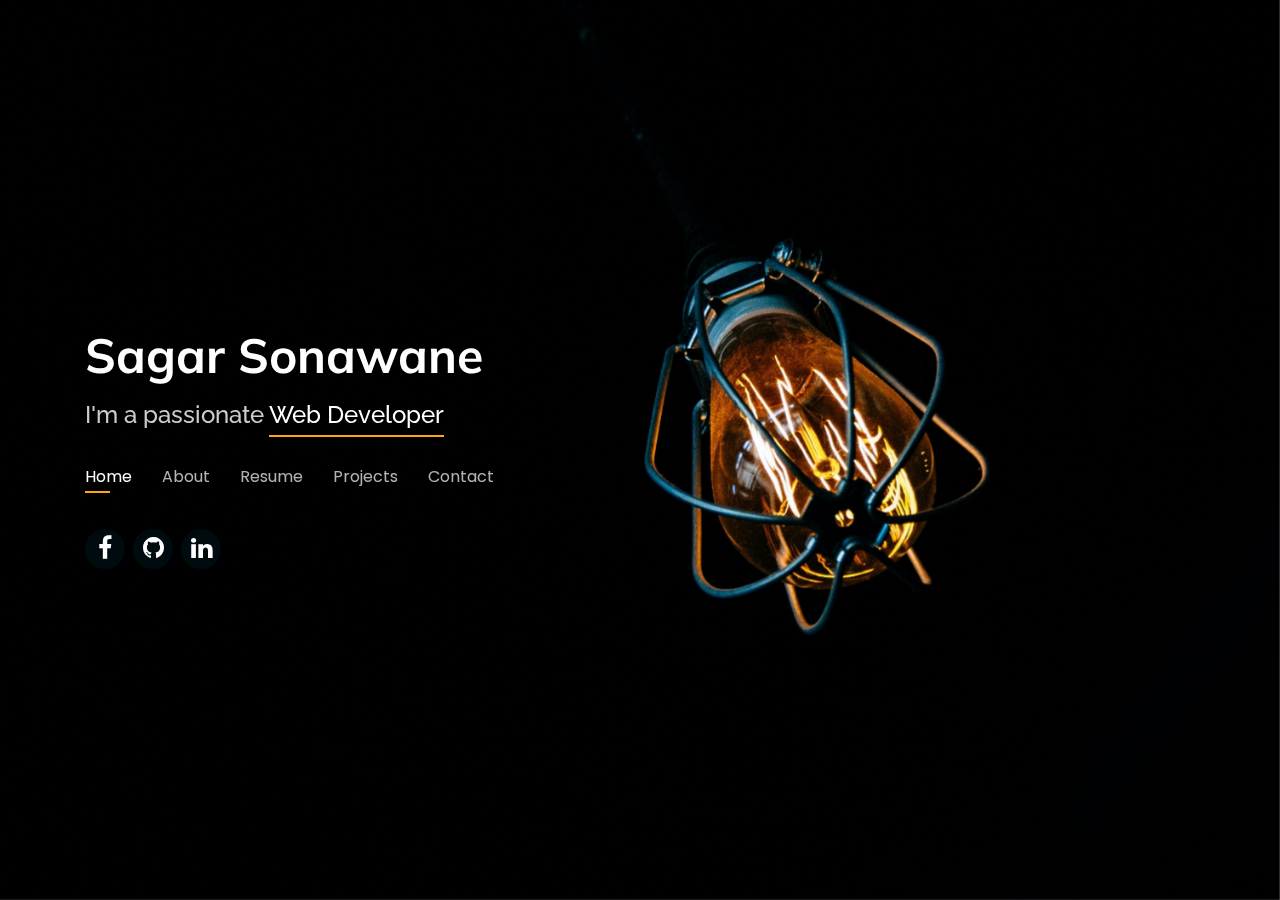
==== public/index.html @ f2a7dfdb "my portfolio update" ====
<!-- @format -->

<!DOCTYPE html>
<html lang="en">
  <head>
    <meta charset="utf-8" />
    <meta content="width=device-width, initial-scale=1.0" name="viewport" />

    <title>Sagar Sonawane</title>
    <meta content="" name="descriptison" />
    <meta content="" name="keywords" />

    <!-- Favicons -->

    <!-- Google Fonts -->
    <link
      href="https://fonts.googleapis.com/css?family=Open+Sans:300,300i,400,400i,600,600i,700,700i|Raleway:300,300i,400,400i,500,500i,600,600i,700,700i|Poppins:300,300i,400,400i,500,500i,600,600i,700,700i"
      rel="stylesheet"
    />
    <link
      href="https://fonts.googleapis.com/css2?family=Mulish:wght@300&display=swap"
      rel="stylesheet"
    />
    <!-- Vendor CSS Files -->
    <link
      rel="stylesheet"
      href="https://cdnjs.cloudflare.com/ajax/libs/font-awesome/4.7.0/css/font-awesome.min.css"
    />
    <link
      href="assets/vendor/bootstrap/css/bootstrap.min.css"
      rel="stylesheet"
    />
    <link href="assets/vendor/icofont/icofont.min.css" rel="stylesheet" />
    <link href="assets/vendor/remixicon/remixicon.css" rel="stylesheet" />
    <link
      href="assets/vendor/owl.carousel/assets/owl.carousel.min.css"
      rel="stylesheet"
    />
    <link href="assets/vendor/boxicons/css/boxicons.min.css" rel="stylesheet" />
    <link href="assets/vendor/venobox/venobox.css" rel="stylesheet" />

    <!-- Template Main CSS File -->
    <link href="assets/css/style.css" rel="stylesheet" />

    <link rel="shortcut icon" href="assets/img/panda.jpg" />
  </head>

  <body>
    <!-- ======= Header ======= -->
    <header id="header" class="header-tops">
      <div class="container">
        <h1><a href="index.html">Sagar Sonawane</a></h1>
        <!-- Uncomment below if you prefer to use an image logo -->
        <!-- <a href="index.html" class="mr-auto"><img src="assets/img/logo.png" alt="" class="img-fluid"></a> -->
        <h2>I'm a passionate <span>Web Developer</span></h2>

        <nav class="nav-menu d-none d-lg-block">
          <ul>
            <li class="active"><a href="#header">Home</a></li>
            <li><a href="#about">About</a></li>
            <li><a href="#resume">Resume</a></li>
            <li><a href="#certifications">Projects</a></li>
            <li><a href="#contact">Contact</a></li>
          </ul>
        </nav>
        <!-- .nav-menu -->

        <div class="social-links">
          <a
            href="https://www.facebook.com/sagar.sonawane.92754397/"
            target="_blank"
            class="fa fa-facebook"
          ></a>

          <a
            href="https://github.com/ssonawane511"
            target="_blank"
            class="fa fa-github"
          ></a>
          <a
            href="https://www.linkedin.com/in/sagar-sonawane890"
            target="_blank"
            class="fa fa-linkedin"
          ></a>
        </div>
      </div>
    </header>
    <!-- End Header -->

    <!-- ======= About Section ======= -->
    <section id="about" class="about">
      <!-- ======= About Me ======= -->
      <div class="about-me container">
        <div class="section-title">
          <h2>About</h2>
          <p>Learn more about me</p>
        </div>

        <div class="row">
          <div class="col-lg-4" data-aos="fade-right">
            <img src="assets/img/sagar-sonawane.jpg" class="img-fluid" alt="" />
          </div>
          <div class="col-lg-8 pt-4 pt-lg-0 content" data-aos="fade-left">
            <h3>Hello! I am Sagar Sonawane</h3>
            <p class="font-italic">
              I am a Computer Engineering student from MITAOE College of
              Engineering, Pune.
            </p>
            <div class="row">
              <div class="col-lg-6">
                <ul>
                  <li>
                    <i class="icofont-rounded-right"></i>
                    <strong>Birthday:</strong> 8 Nov 1999
                  </li>

                  <li>
                    <i class="icofont-rounded-right"></i>
                    <strong>City:</strong> Pune, Maharashtra
                  </li>
                </ul>
              </div>
              <div class="col-lg-6">
                <ul>
                  <li>
                    <i class="icofont-rounded-right"></i>
                    <strong>Degree:</strong> Bachelor of technology
                  </li>
                  <li>
                    <i class="icofont-rounded-right"></i>
                    <strong>Email:</strong> SSonawane511@gmail.com
                  </li>
                </ul>
              </div>
            </div>
            <p>
              Computer Engineering student looking to obtain the position of Web
              developer intern. Bringing excellent Frontend skills and ability
              to engineer responsive solutions after analyzing codes. I want to
              work with an organization that can give me ample opportunities to
              grow so that i will be able to help in the growth of that
              organization and will be able to enhance my skills and my
              capabilities.
            </p>
          </div>
        </div>
      </div>
      <!-- End About Me -->

      <!-- ======= Counts ======= -->
      <div class="counts container">
        <div class="row">
          <div class="col-lg-3 col-md-6">
            <div class="count-box">
              <i class="icofont-badge"></i>
              <span data-toggle="counter-up">2</span>
              <p>Internships</p>
            </div>
          </div>

          <div class="col-lg-3 col-md-6 mt-5 mt-md-0">
            <div class="count-box">
              <i class="icofont-license"></i>
              <span data-toggle="counter-up">1</span>
              <p>Certifications</p>
            </div>
          </div>

          <div class="col-lg-3 col-md-6 mt-5 mt-lg-0">
            <div class="count-box">
              <i class="icofont-institution"></i>
              <span data-toggle="counter-up">4</span>
              <p>Organization</p>
            </div>
          </div>

          <div class="col-lg-3 col-md-6 mt-5 mt-lg-0">
            <div class="count-box">
              <i class="icofont-code"></i>
              <span data-toggle="counter-up">8</span>
              <p>Projects</p>
            </div>
          </div>
        </div>
      </div>
      <!-- End Counts -->

      <!-- ======= Skills  ======= -->
      <div class="skills container">
        <div class="section-title">
          <h2>Skills</h2>
        </div>

        <div class="row skills-content">
          <div class="col-lg-6">
            <div class="progress">
              <span class="skill">Nextjs <i class="val">85%</i></span>
              <div class="progress-bar-wrap">
                <div
                  class="progress-bar"
                  role="progressbar"
                  aria-valuenow="85"
                  aria-valuemin=""
                  aria-valuemax="100"
                ></div>
              </div>
            </div>

            <div class="progress">
              <span class="skill">NODE {backend} <i class="val">90%</i></span>
              <div class="progress-bar-wrap">
                <div
                  class="progress-bar"
                  role="progressbar"
                  aria-valuenow="90"
                  aria-valuemin="0"
                  aria-valuemax="100"
                ></div>
              </div>
            </div>

            <div class="progress">
              <span class="skill">GrapghQl <i class="val">80%</i></span>
              <div class="progress-bar-wrap">
                <div
                  class="progress-bar"
                  role="progressbar"
                  aria-valuenow="80"
                  aria-valuemin="0"
                  aria-valuemax="100"
                ></div>
              </div>
            </div>
          </div>

          <div class="col-lg-6">
            <div class="progress">
              <span class="skill">React.js <i class="val">80%</i></span>
              <div class="progress-bar-wrap">
                <div
                  class="progress-bar"
                  role="progressbar"
                  aria-valuenow="80"
                  aria-valuemin="0"
                  aria-valuemax="100"
                ></div>
              </div>
            </div>

            <div class="progress">
              <span class="skill">Bootstrap<i class="val">90%</i></span>
              <div class="progress-bar-wrap">
                <div
                  class="progress-bar"
                  role="progressbar"
                  aria-valuenow="90"
                  aria-valuemin="0"
                  aria-valuemax="100"
                ></div>
              </div>
            </div>

            <div class="progress">
              <span class="skill">Firebase<i class="val">75%</i></span>
              <div class="progress-bar-wrap">
                <div
                  class="progress-bar"
                  role="progressbar"
                  aria-valuenow="75"
                  aria-valuemin="0"
                  aria-valuemax="100"
                ></div>
              </div>
            </div>
          </div>
        </div>
      </div>
      <!-- End Skills -->

      <!-- ======= Interests ======= -->
      <div class="interests container">
        <div class="section-title">
          <h2>Interests</h2>
        </div>

        <div class="row">
          <div class="col-lg-3 col-md-4">
            <div class="icon-box">
              <i class="icofont-newspaper" style="color: #ffbb2c"></i>
              <h3>Website Development</h3>
            </div>
          </div>

          <div class="col-lg-3 col-md-4 mt-4 mt-md-0">
            <div class="icon-box">
              <i class="icofont-robot" style="color: #5578ff"></i>
              <h3>Real world problem solving</h3>
            </div>
          </div>
          <div class="col-lg-3 col-md-4 mt-4 mt-md-0">
            <div class="icon-box">
              <i class="icofont-light-bulb" style="color: #e80368"></i>
              <h3>Ui Designing</h3>
            </div>
          </div>
          <div class="col-lg-3 col-md-4 mt-4 mt-lg-0">
            <div class="icon-box">
              <i class="icofont-list" style="color: #e361ff"></i>
              <h3>Backend</h3>
            </div>
          </div>

          <div class="col-lg-3 col-md-4 mt-4">
            <div class="icon-box">
              <i class="icofont-airplane" style="color: #ffa76e"></i>
              <h3>Travelling</h3>
            </div>
          </div>
          <div class="col-lg-3 col-md-4 mt-4">
            <div class="icon-box">
              <i class="icofont-edit" style="color: #016fff"></i>
              <h3>Sketching</h3>
            </div>
          </div>
        </div>
      </div>
      <!-- End Interests -->
    </section>
    <!-- End About Section -->

    <!-- ======= Resume Section ======= -->
    <section id="resume" class="resume">
      <div class="container">
        <div class="section-title">
          <h2>Resume</h2>
          <p>Check My Resume</p>
        </div>

        <div class="row">
          <div class="col-lg-6">
            <h3 class="resume-title">Summary</h3>
            <div class="resume-item pb-0">
              <p>
                <em
                  >Innovative and deadline-driven Website developer with
                  experience in React.js and javascript also
                  Html5,CSS,jquery,bootstrap in Frontend development.<br />An
                  enthusiastic fresher with highly motivated and leadership
                  skills having bachelors of engineering degree in Computer
                  Engineering.Expert in implementation of each step of
                  project.Eager to learn new technologies and methodologies.<br />Always
                  willing to innovate the new things which can improve the
                  existing technology.</em
                >
              </p>
            </div>
            <h3 class="resume-title">Education</h3>
            <div class="resume-item">
              <h4>Bachelor of Technology, Computer Engineering</h4>
              <h5>2019 - 2022</h5>
              <p>
                <em
                  >MIT Academy of Engineering (An Autonomous Engineering college
                  Affiliated with the Savitribai Phule Pune University), Pune,
                  Maharashtra</em
                >
              </p>
              <p>
                I am pursuing my 3rd year graduation degree in computer
                engineering with overall CGPA 8
              </p>
            </div>
            <div class="resume-item">
              <h4>Diploma in Engineering, Computer Engineering</h4>
              <h5>2016 - 2019</h5>
              <p><em>Government Polytechnic, Nagpur, Maharashtra </em></p>
              <p>
                I have completed my Diploma from MSBTE board with overall 88.4%.
              </p>
            </div>
            <div class="resume-item">
              <h4>Secondary Education (10th), Maharashtra State Board</h4>
              <h5>2015 - 2016</h5>
              <p>
                <em
                  >Little Flowers English Medium School, jalgaon,
                  Maharashtra</em
                >
              </p>
              <p>
                I have completed my 10th from Maharashtra State board with
                overall 84.4%.
              </p>
            </div>
          </div>
          <div class="col-lg-6">
            <h3 class="resume-title">Professional Experience</h3>
            <div class="resume-item">
              <h4>Full Stack Developer Intern At VCBay</h4>
              <p><em> delhi</em></p>

              <h5>Jan'2020 - present</h5>
              <p><em>Online</em></p>
              <ul>
                <li>
                  Assisting team to developing MERN stack network platform.
                </li>
                <li>Developing Frontend in REACT CODES for Web Application.</li>
                <li>Maintaing and solving rising issues in codes</li>
              </ul>
            </div>
            <div class="resume-item">
              <h4>Full Stack Developer Intern At Sayuri Design Studio</h4>
              <p><em> Pune,Maharashtra</em></p>

              <h5>sept'2020 - Nov'2020</h5>
              <p><em>Online</em></p>
              <ul>
                <li>Assisting team to develop GrapghQl Rest Apis.</li>
                <li>Developing Frontend in Next for Web Application.</li>
                <li>Maintaing and solving rising issues in codes</li>
              </ul>
            </div>
            <div class="resume-item">
              <h4>WEB DEV Inter At RC Diamonds Online Retail luxury product</h4>
              <p><em> Rajkot, Gujarat</em></p>

              <h5>Jun'2020 - Sep'2020</h5>
              <p><em>Online</em></p>
              <ul>
                <li>Assisting team to develop Websites.</li>
                <li>Developing website for clients.</li>
                <li>Maintaing and solving rising issues in RCdaimond.com</li>
                <li>Developing wordpress website and themes</li>
              </ul>
            </div>
            <div class="resume-item">
              <h4>Executive of Technova Event in MITAOE</h4>
              <h5>Feb'2020</h5>
              <ul>
                <li>Organising Technical Events.</li>
                <li>Assisting the Head Committee.</li>
              </ul>
            </div>
          </div>
        </div>
      </div>
    </section>
    <!-- End Resume Section -->

    <!-- Start Certifications Section-->
    <section id="certifications" class="certifications">
      <div class="container">
        <div class="section-title">
          <h2>Projects</h2>
          <p>My Projects</p>
        </div>

        <div class="row">
          <div
            class="col-lg-4 col-md-6 d-flex align-items-stretch mt-4 project-div"
          >
            <a href="https://netflix-sagar.web.app/" target="_blank">
              <img
                class="img-responsive img-resize"
                src="assets/img/projects/netflix.png"
              />

              <p style="text-align: center; color: rgb(58, 137, 255)">
                Netflix homepage
              </p>
            </a>
          </div>
          <div
            class="col-lg-4 col-md-6 d-flex align-items-stretch mt-4 project-div"
          >
            <a href="https://breaking-bad-sagar.web.app/" target="_blank">
              <img
                class="img-responsive img-resize"
                src="assets/img/projects/breakingbad.png"
              />

              <p style="text-align: center; color: rgb(58, 137, 255)">
                Breakingbad series
              </p>
            </a>
          </div>
          <div
            class="col-lg-4 col-md-6 d-flex align-items-stretch mt-4 project-div"
          >
            <a
              href="https://togochat.netlify.app/messaging.html"
              target="_blank"
            >
              <img
                class="img-responsive img-resize"
                src="https://i.ibb.co/kcb5B9p/freesnippingtool-com-capture-20210214005750.png"
              />
              <p style="text-align: center; color: rgb(58, 137, 255)">
                Community Chat Application
              </p>
            </a>
          </div>
          <div
            class="col-lg-4 col-md-6 d-flex align-items-stretch mt-4 project-div"
          >
            <a
              href="https://ohara-sagar.netlify.app/index.html"
              target="_blank"
            >
              <img
                class="img-responsive img-resize"
                src="https://i.ibb.co/rx6Qk9x/freesnippingtool-com-capture-20210214010513.png"
              />
              <p style="text-align: center; color: rgb(58, 137, 255)">
                Ohara Elearning Dashboard
              </p>
            </a>
          </div>
          <div
            class="col-lg-4 col-md-6 d-flex align-items-stretch mt-4 project-div"
          >
            <a href="https://gymstore.netlify.app/" target="_blank">
              <img
                class="img-responsive img-resize"
                src="https://i.ibb.co/52RghcT/freesnippingtool-com-capture-20210214010751.png"
              />
              <p style="text-align: center; color: rgb(58, 137, 255)">
                Ecommerce website
              </p>
            </a>
          </div>
          <div
            class="col-lg-4 col-md-6 d-flex align-items-stretch mt-4 project-div"
          >
            <a href="https://music-app-sagar890.netlify.app/" target="_blank">
              <img
                class="img-responsive img-resize"
                src="https://i.ibb.co/wcPngX8/freesnippingtool-com-capture-20210214011130.png"
              />
              <p style="text-align: center; color: rgb(58, 137, 255)">
                Music Pro Web App
              </p>
            </a>
          </div>
        </div>
      </div>
    </section>
    <!-- End Services Section -->

    <!-- ======= Contact Section ======= -->
    <section id="contact" class="contact">
      <div class="container">
        <div class="section-title">
          <h2>Contact</h2>
          <p>Contact Me</p>
        </div>

        <div class="row mt-2">
          <div class="col-md-6 d-flex align-items-stretch">
            <div class="info-box">
              <i class="bx bx-map"></i>
              <h3>My Address</h3>
              <p>Pune, Maharashtra</p>
            </div>
          </div>

          <div class="col-md-6 mt-4 mt-md-0 d-flex align-items-stretch">
            <div class="info-box">
              <i class="bx bx-share-alt"></i>
              <h3>Social Profiles</h3>
              <div class="social-links">
                <a
                  href="https://www.facebook.com/sagar.sonawane.92754397/"
                  target="_blank"
                  class="fa fa-facebook"
                ></a>
                <a
                  href="https://github.com/ssonawane511"
                  target="_blank"
                  class="fa fa-github"
                ></a>
                <a
                  href="https://www.linkedin.com/in/sagar-sonawane890"
                  target="_blank"
                  class="fa fa-linkedin"
                ></a>
              </div>
            </div>
          </div>

          <div class="col-md-6 mt-4 d-flex align-items-stretch">
            <div class="info-box">
              <i class="bx bx-envelope"></i>
              <h3>Email Me</h3>
              <p>SSonawane511@gmail.com</p>
            </div>
          </div>
        </div>
      </div>
    </section>
    <!-- End Contact Section -->

    <!-- Vendor JS Files -->
    <script src="assets/vendor/jquery/jquery.min.js"></script>
    <script src="assets/vendor/bootstrap/js/bootstrap.bundle.min.js"></script>
    <script src="assets/vendor/jquery.easing/jquery.easing.min.js"></script>
    <script src="assets/vendor/php-email-form/validate.js"></script>
    <script src="assets/vendor/waypoints/jquery.waypoints.min.js"></script>
    <script src="assets/vendor/counterup/counterup.min.js"></script>
    <script src="assets/vendor/owl.carousel/owl.carousel.min.js"></script>
    <script src="assets/vendor/isotope-layout/isotope.pkgd.min.js"></script>
    <script src="assets/vendor/venobox/venobox.min.js"></script>

    <!-- Template Main JS File -->
    <script src="assets/js/main.js"></script>
  </body>
</html>
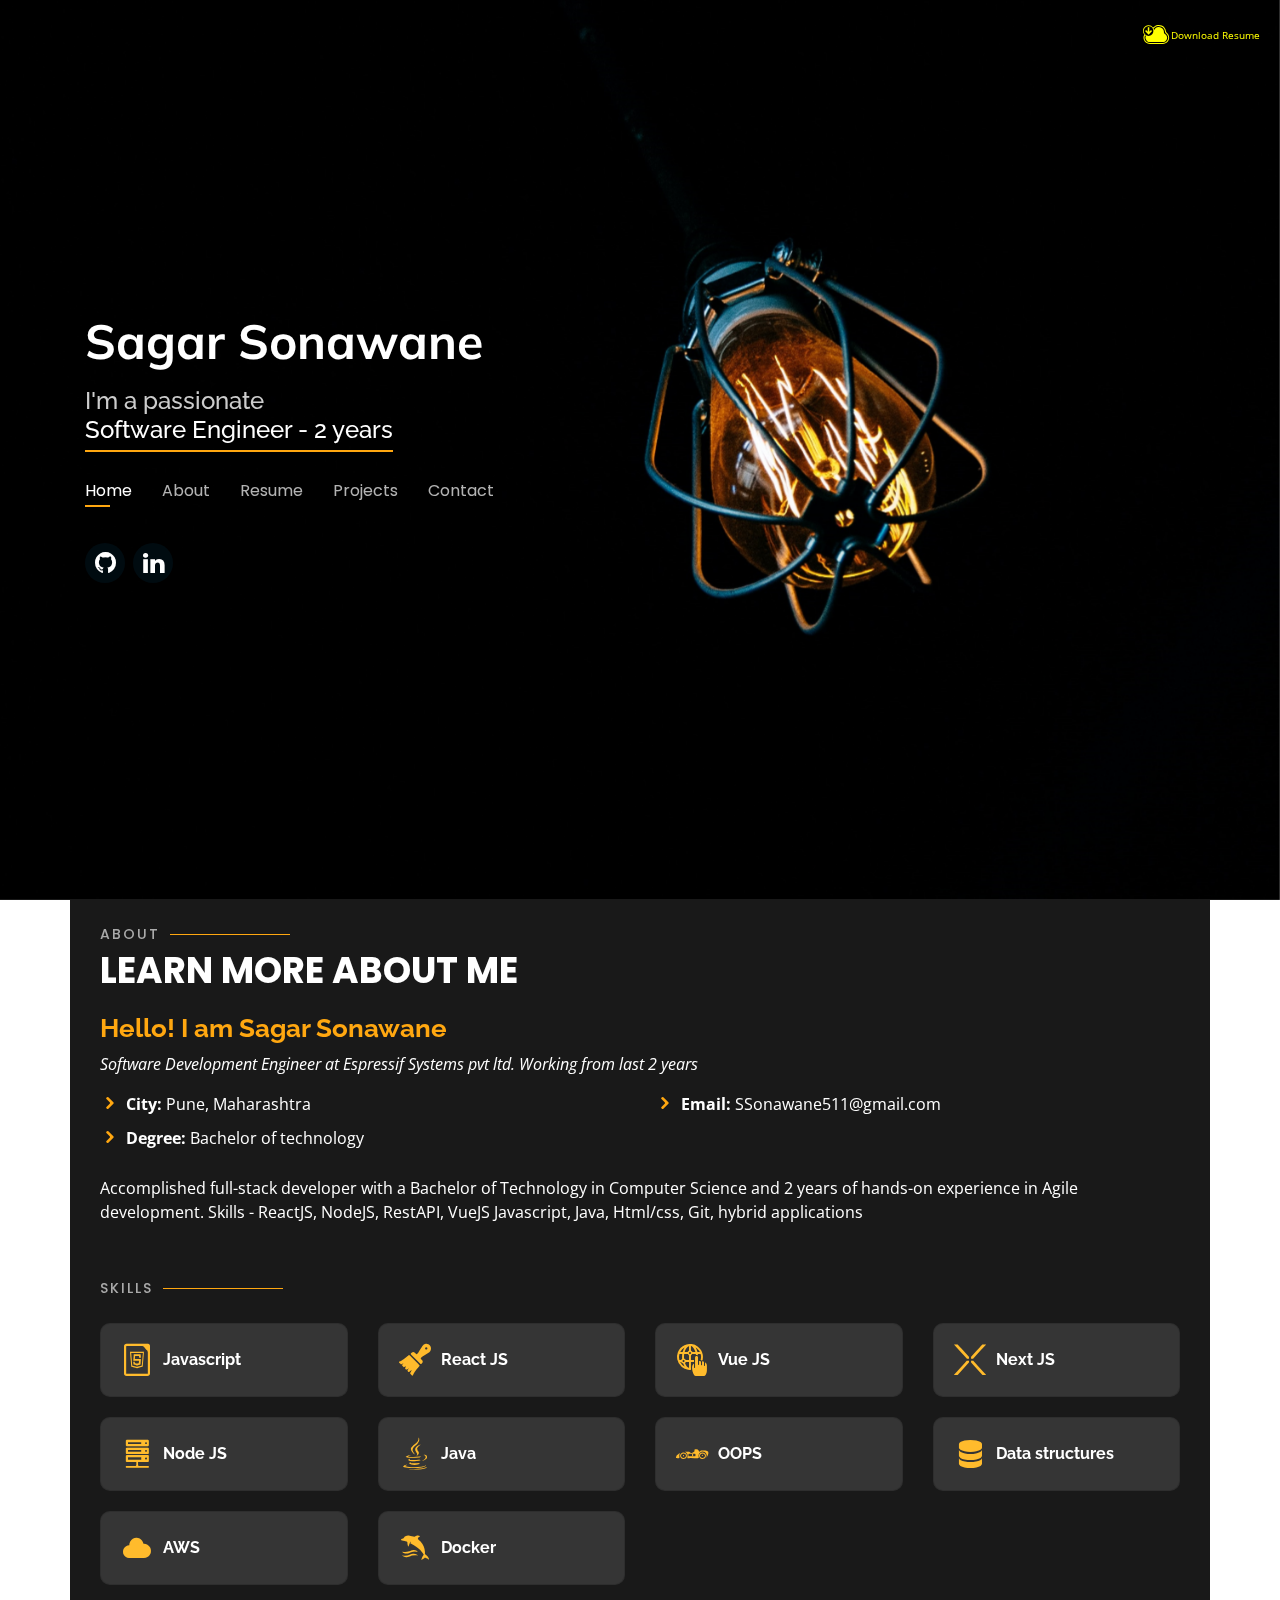
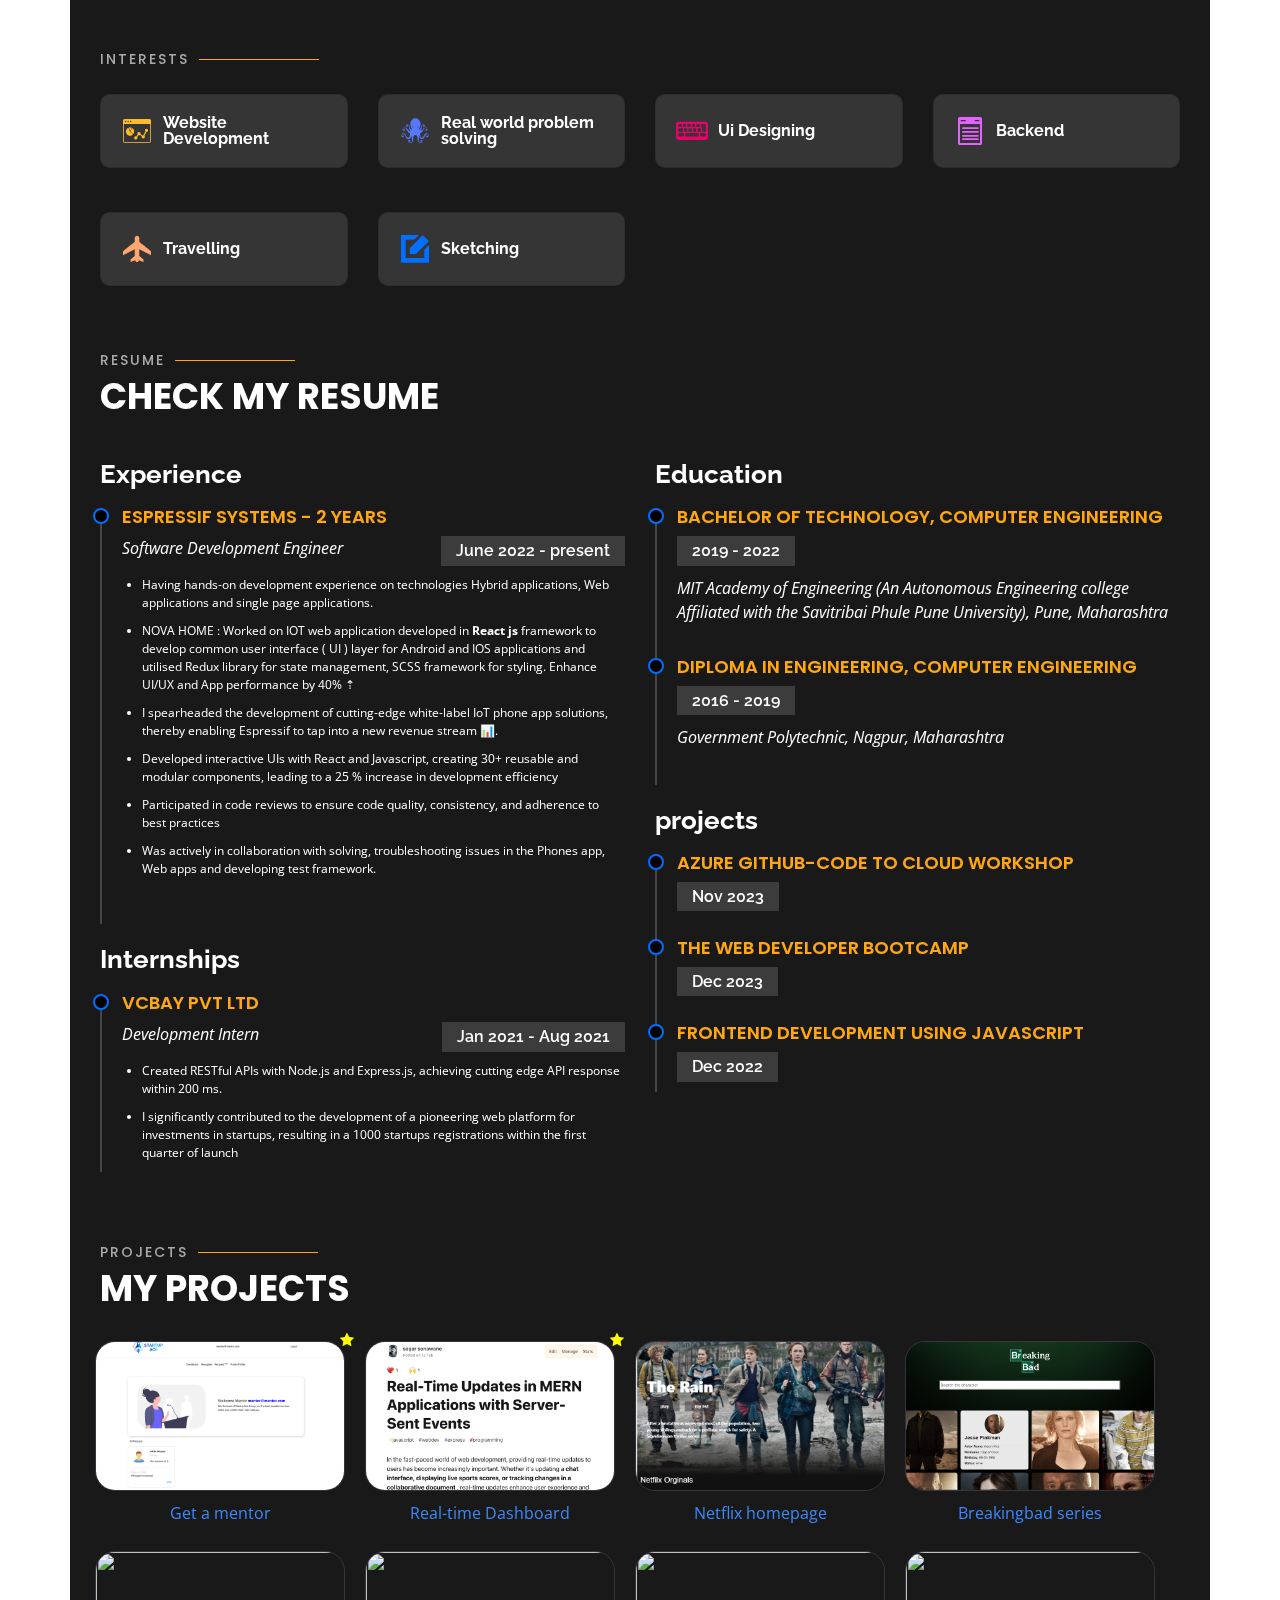
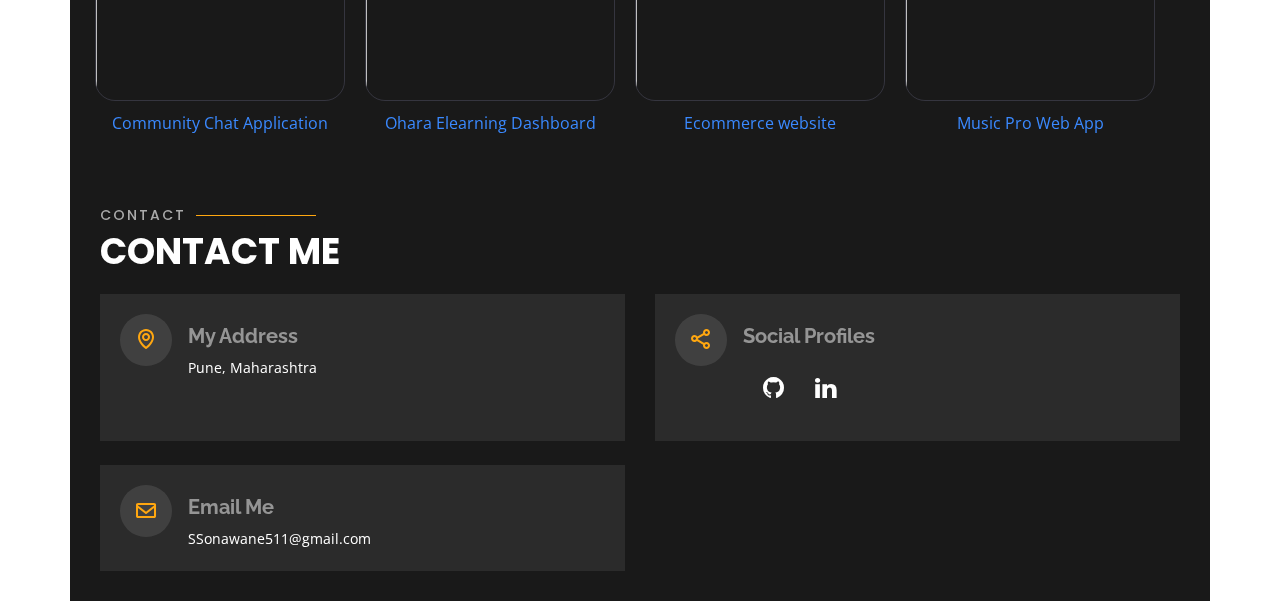
==== commit ae6ab2d2: "update" ====
--- a/public/index.html
+++ b/public/index.html
@@ -46,32 +46,30 @@
   </head>
 
   <body>
+    <!-- Resume download button -->
+    <div class="download-resume">
+      <a href="assets/sagar sonawane frontend developer.pdf" class="download-btn" download> <i class="icofont-cloud-download"></i> <span class="target">Download Resume</span></a>
+    </div>
     <!-- ======= Header ======= -->
     <header id="header" class="header-tops">
       <div class="container">
         <h1><a href="index.html">Sagar Sonawane</a></h1>
         <!-- Uncomment below if you prefer to use an image logo -->
         <!-- <a href="index.html" class="mr-auto"><img src="assets/img/logo.png" alt="" class="img-fluid"></a> -->
-        <h2>I'm a passionate <span>Web Developer</span></h2>
+        <h2>I'm a passionate <br> </span><span>Software Engineer - 2 years </span></h2>
 
         <nav class="nav-menu d-none d-lg-block">
           <ul>
             <li class="active"><a href="#header">Home</a></li>
             <li><a href="#about">About</a></li>
             <li><a href="#resume">Resume</a></li>
-            <li><a href="#certifications">Projects</a></li>
+            <li><a href="#projects">Projects</a></li>
             <li><a href="#contact">Contact</a></li>
           </ul>
         </nav>
         <!-- .nav-menu -->
 
         <div class="social-links">
-          <a
-            href="https://www.facebook.com/sagar.sonawane.92754397/"
-            target="_blank"
-            class="fa fa-facebook"
-          ></a>
-
           <a
             href="https://github.com/ssonawane511"
             target="_blank"
@@ -97,26 +95,22 @@
         </div>
 
         <div class="row">
-          <div class="col-lg-4" data-aos="fade-right">
-            <img src="assets/img/sagar-sonawane.jpg" class="img-fluid" alt="" />
-          </div>
-          <div class="col-lg-8 pt-4 pt-lg-0 content" data-aos="fade-left">
+          <div class="col-lg-12 pt-4 pt-lg-0 content" data-aos="fade-left">
             <h3>Hello! I am Sagar Sonawane</h3>
             <p class="font-italic">
-              I am a Computer Engineering student from MITAOE College of
-              Engineering, Pune.
+              Software Development Engineer at Espressif Systems pvt ltd.
+              Working from last 2 years
             </p>
             <div class="row">
               <div class="col-lg-6">
                 <ul>
                   <li>
                     <i class="icofont-rounded-right"></i>
-                    <strong>Birthday:</strong> 8 Nov 1999
+                    <strong>City:</strong> Pune, Maharashtra
                   </li>
-
                   <li>
                     <i class="icofont-rounded-right"></i>
-                    <strong>City:</strong> Pune, Maharashtra
+                    <strong>Degree:</strong> Bachelor of technology
                   </li>
                 </ul>
               </div>
@@ -124,66 +118,21 @@
                 <ul>
                   <li>
                     <i class="icofont-rounded-right"></i>
-                    <strong>Degree:</strong> Bachelor of technology
-                  </li>
-                  <li>
-                    <i class="icofont-rounded-right"></i>
                     <strong>Email:</strong> SSonawane511@gmail.com
                   </li>
                 </ul>
               </div>
             </div>
             <p>
-              Computer Engineering student looking to obtain the position of Web
-              developer intern. Bringing excellent Frontend skills and ability
-              to engineer responsive solutions after analyzing codes. I want to
-              work with an organization that can give me ample opportunities to
-              grow so that i will be able to help in the growth of that
-              organization and will be able to enhance my skills and my
-              capabilities.
+              Accomplished full-stack developer with a Bachelor of Technology in
+              Computer Science and 2 years of hands-on experience
+              in Agile development. Skills - ReactJS, NodeJS, RestAPI, VueJS
+              Javascript, Java, Html/css, Git, hybrid applications
             </p>
           </div>
         </div>
       </div>
       <!-- End About Me -->
-
-      <!-- ======= Counts ======= -->
-      <div class="counts container">
-        <div class="row">
-          <div class="col-lg-3 col-md-6">
-            <div class="count-box">
-              <i class="icofont-badge"></i>
-              <span data-toggle="counter-up">2</span>
-              <p>Internships</p>
-            </div>
-          </div>
-
-          <div class="col-lg-3 col-md-6 mt-5 mt-md-0">
-            <div class="count-box">
-              <i class="icofont-license"></i>
-              <span data-toggle="counter-up">1</span>
-              <p>Certifications</p>
-            </div>
-          </div>
-
-          <div class="col-lg-3 col-md-6 mt-5 mt-lg-0">
-            <div class="count-box">
-              <i class="icofont-institution"></i>
-              <span data-toggle="counter-up">4</span>
-              <p>Organization</p>
-            </div>
-          </div>
-
-          <div class="col-lg-3 col-md-6 mt-5 mt-lg-0">
-            <div class="count-box">
-              <i class="icofont-code"></i>
-              <span data-toggle="counter-up">8</span>
-              <p>Projects</p>
-            </div>
-          </div>
-        </div>
-      </div>
-      <!-- End Counts -->
 
       <!-- ======= Skills  ======= -->
       <div class="skills container">
@@ -192,85 +141,64 @@
         </div>
 
         <div class="row skills-content">
-          <div class="col-lg-6">
-            <div class="progress">
-              <span class="skill">Nextjs <i class="val">85%</i></span>
-              <div class="progress-bar-wrap">
-                <div
-                  class="progress-bar"
-                  role="progressbar"
-                  aria-valuenow="85"
-                  aria-valuemin=""
-                  aria-valuemax="100"
-                ></div>
-              </div>
-            </div>
-
-            <div class="progress">
-              <span class="skill">NODE {backend} <i class="val">90%</i></span>
-              <div class="progress-bar-wrap">
-                <div
-                  class="progress-bar"
-                  role="progressbar"
-                  aria-valuenow="90"
-                  aria-valuemin="0"
-                  aria-valuemax="100"
-                ></div>
-              </div>
-            </div>
-
-            <div class="progress">
-              <span class="skill">GrapghQl <i class="val">80%</i></span>
-              <div class="progress-bar-wrap">
-                <div
-                  class="progress-bar"
-                  role="progressbar"
-                  aria-valuenow="80"
-                  aria-valuemin="0"
-                  aria-valuemax="100"
-                ></div>
-              </div>
-            </div>
-          </div>
-
-          <div class="col-lg-6">
-            <div class="progress">
-              <span class="skill">React.js <i class="val">80%</i></span>
-              <div class="progress-bar-wrap">
-                <div
-                  class="progress-bar"
-                  role="progressbar"
-                  aria-valuenow="80"
-                  aria-valuemin="0"
-                  aria-valuemax="100"
-                ></div>
-              </div>
-            </div>
-
-            <div class="progress">
-              <span class="skill">Bootstrap<i class="val">90%</i></span>
-              <div class="progress-bar-wrap">
-                <div
-                  class="progress-bar"
-                  role="progressbar"
-                  aria-valuenow="90"
-                  aria-valuemin="0"
-                  aria-valuemax="100"
-                ></div>
-              </div>
-            </div>
-
-            <div class="progress">
-              <span class="skill">Firebase<i class="val">75%</i></span>
-              <div class="progress-bar-wrap">
-                <div
-                  class="progress-bar"
-                  role="progressbar"
-                  aria-valuenow="75"
-                  aria-valuemin="0"
-                  aria-valuemax="100"
-                ></div>
-              </div>
+          <div class="col-lg-3 col-md-4">
+            <div class="icon-box">
+              <i class="icofont-file-javascript" style="color: #ffbb2c"></i>
+              <h3>Javascript</h3>
+            </div>
+          </div>
+          <div class="col-lg-3 col-md-4">
+            <div class="icon-box">
+              <i class="icofont-brush" style="color: #ffbb2c"></i>
+              <h3>React JS</h3>
+            </div>
+          </div>
+          <div class="col-lg-3 col-md-4">
+            <div class="icon-box">
+              <i class="icofont-ui-browser" style="color: #ffbb2c"></i>
+              <h3>Vue JS</h3>
+            </div>
+          </div>
+          <div class="col-lg-3 col-md-4">
+            <div class="icon-box">
+              <i class="icofont-brand-nexus" style="color: #ffbb2c"></i>
+              <h3>Next JS</h3>
+            </div>
+          </div>
+          <div class="col-lg-3 col-md-4">
+            <div class="icon-box">
+              <i class="icofont-server" style="color: #ffbb2c"></i>
+              <h3>Node JS</h3>
+            </div>
+          </div>
+          <div class="col-lg-3 col-md-4">
+            <div class="icon-box">
+              <i class="icofont-brand-java" style="color: #ffbb2c"></i>
+              <h3>Java</h3>
+            </div>
+          </div>
+          <div class="col-lg-3 col-md-4">
+            <div class="icon-box">
+              <i class="icofont-racing-car" style="color: #ffbb2c"></i>
+              <h3>OOPS</h3>
+            </div>
+          </div>
+          <div class="col-lg-3 col-md-4">
+            <div class="icon-box">
+              <i class="icofont-database" style="color: #ffbb2c"></i>
+              <h3>Data structures</h3>
+            </div>
+          </div>
+          <div class="col-lg-3 col-md-4">
+            <div class="icon-box">
+              <i class="icofont-cloudapp" style="color: #ffbb2c"></i>
+              <h3>AWS</h3>
+            </div>
+          </div>
+          <div class="col-lg-3 col-md-4">
+            <div class="icon-box">
+              <i class="icofont-dolphin" style="color: #ffbb2c"></i>
+              <h3>Docker</h3>
             </div>
           </div>
         </div>
@@ -286,20 +214,19 @@
         <div class="row">
           <div class="col-lg-3 col-md-4">
             <div class="icon-box">
-              <i class="icofont-newspaper" style="color: #ffbb2c"></i>
+              <i class="icofont-dashboard-web" style="color: #ffbb2c"></i>
               <h3>Website Development</h3>
             </div>
           </div>
-
           <div class="col-lg-3 col-md-4 mt-4 mt-md-0">
             <div class="icon-box">
-              <i class="icofont-robot" style="color: #5578ff"></i>
+              <i class="icofont-octopus" style="color: #5578ff"></i>
               <h3>Real world problem solving</h3>
             </div>
           </div>
           <div class="col-lg-3 col-md-4 mt-4 mt-md-0">
             <div class="icon-box">
-              <i class="icofont-light-bulb" style="color: #e80368"></i>
+              <i class="icofont-ui-keyboard" style="color: #e80368"></i>
               <h3>Ui Designing</h3>
             </div>
           </div>
@@ -309,7 +236,6 @@
               <h3>Backend</h3>
             </div>
           </div>
-
           <div class="col-lg-3 col-md-4 mt-4">
             <div class="icon-box">
               <i class="icofont-airplane" style="color: #ffa76e"></i>
@@ -338,22 +264,66 @@
 
         <div class="row">
           <div class="col-lg-6">
-            <h3 class="resume-title">Summary</h3>
-            <div class="resume-item pb-0">
-              <p>
-                <em
-                  >Innovative and deadline-driven Website developer with
-                  experience in React.js and javascript also
-                  Html5,CSS,jquery,bootstrap in Frontend development.<br />An
-                  enthusiastic fresher with highly motivated and leadership
-                  skills having bachelors of engineering degree in Computer
-                  Engineering.Expert in implementation of each step of
-                  project.Eager to learn new technologies and methodologies.<br />Always
-                  willing to innovate the new things which can improve the
-                  existing technology.</em
-                >
-              </p>
-            </div>
+            <h3 class="resume-title">Experience</h3>
+            <div class="resume-item">
+              <h4>Espressif Systems - 2 years </h4>
+              <div class="d-flex justify-content-between">
+                <p><em> Software Development Engineer</em></p>
+                <h5>June 2022 - present</h5>
+              </div>
+              <ul>
+                <li>
+                  Having hands-on development experience on technologies Hybrid
+                  applications, Web applications and single page applications.
+                </li>
+                <li>
+                  NOVA HOME : Worked on IOT web application developed in <b>React js</b>
+                  framework to develop common user interface ( UI ) layer for
+                  Android and IOS applications and utilised Redux library for
+                  state management, SCSS framework for styling. Enhance UI/UX
+                  and App performance by 40% ⇡
+                </li>
+                <li>
+                  I spearheaded the development of cutting-edge white-label IoT
+                  phone app solutions, thereby enabling Espressif to tap into a
+                  new revenue stream 📊.
+                </li>
+                <li>
+                  Developed interactive UIs with React and Javascript, creating 30+
+                  reusable and modular components, leading to a 25 % increase in development efficiency
+                </li>
+                <li>
+                  Participated in code reviews to ensure code quality,
+                  consistency, and adherence to best practices
+                </li>
+                <li>
+                  Was actively in collaboration with solving, troubleshooting
+                  issues in the Phones app, Web apps and developing test
+                  framework.
+                </li>
+              </ul>
+            </div>
+            <h3 class="resume-title">Internships</h3>
+            <div class="resume-item">
+              <h4>VCBay pvt ltd</h4>
+              <div class="d-flex justify-content-between">
+                <p><em> Development Intern</em></p>
+                <h5>Jan 2021 - Aug 2021</h5>
+              </div>
+              <ul>
+                <li>
+                  Created RESTful APIs with Node.js and Express.js, achieving
+                  cutting edge API response within 200 ms.
+                </li>
+                <li>
+                  I significantly contributed to the development of a pioneering
+                  web platform for investments in startups, resulting in a 1000
+                  startups registrations within the first quarter of launch
+                </li>
+              </ul>
+            </div>
+          </div>
+          <div class="col-lg-6">
             <h3 class="resume-title">Education</h3>
             <div class="resume-item">
               <h4>Bachelor of Technology, Computer Engineering</h4>
@@ -365,82 +335,24 @@
                   Maharashtra</em
                 >
               </p>
-              <p>
-                I am pursuing my 3rd year graduation degree in computer
-                engineering with overall CGPA 8
-              </p>
             </div>
             <div class="resume-item">
               <h4>Diploma in Engineering, Computer Engineering</h4>
               <h5>2016 - 2019</h5>
               <p><em>Government Polytechnic, Nagpur, Maharashtra </em></p>
-              <p>
-                I have completed my Diploma from MSBTE board with overall 88.4%.
-              </p>
-            </div>
-            <div class="resume-item">
-              <h4>Secondary Education (10th), Maharashtra State Board</h4>
-              <h5>2015 - 2016</h5>
-              <p>
-                <em
-                  >Little Flowers English Medium School, jalgaon,
-                  Maharashtra</em
-                >
-              </p>
-              <p>
-                I have completed my 10th from Maharashtra State board with
-                overall 84.4%.
-              </p>
-            </div>
-          </div>
-          <div class="col-lg-6">
-            <h3 class="resume-title">Professional Experience</h3>
-            <div class="resume-item">
-              <h4>Full Stack Developer Intern At VCBay</h4>
-              <p><em> delhi</em></p>
-
-              <h5>Jan'2020 - present</h5>
-              <p><em>Online</em></p>
-              <ul>
-                <li>
-                  Assisting team to developing MERN stack network platform.
-                </li>
-                <li>Developing Frontend in REACT CODES for Web Application.</li>
-                <li>Maintaing and solving rising issues in codes</li>
-              </ul>
-            </div>
-            <div class="resume-item">
-              <h4>Full Stack Developer Intern At Sayuri Design Studio</h4>
-              <p><em> Pune,Maharashtra</em></p>
-
-              <h5>sept'2020 - Nov'2020</h5>
-              <p><em>Online</em></p>
-              <ul>
-                <li>Assisting team to develop GrapghQl Rest Apis.</li>
-                <li>Developing Frontend in Next for Web Application.</li>
-                <li>Maintaing and solving rising issues in codes</li>
-              </ul>
-            </div>
-            <div class="resume-item">
-              <h4>WEB DEV Inter At RC Diamonds Online Retail luxury product</h4>
-              <p><em> Rajkot, Gujarat</em></p>
-
-              <h5>Jun'2020 - Sep'2020</h5>
-              <p><em>Online</em></p>
-              <ul>
-                <li>Assisting team to develop Websites.</li>
-                <li>Developing website for clients.</li>
-                <li>Maintaing and solving rising issues in RCdaimond.com</li>
-                <li>Developing wordpress website and themes</li>
-              </ul>
-            </div>
-            <div class="resume-item">
-              <h4>Executive of Technova Event in MITAOE</h4>
-              <h5>Feb'2020</h5>
-              <ul>
-                <li>Organising Technical Events.</li>
-                <li>Assisting the Head Committee.</li>
-              </ul>
+            </div>
+            <h3 class="resume-title">projects</h3>
+            <div class="resume-item">
+              <h4>Azure GitHub-Code to Cloud workshop</h4>
+              <h5>Nov 2023</h5>
+            </div>
+            <div class="resume-item">
+              <h4>The Web Developer Bootcamp</h4>
+              <h5>Dec 2023</h5>
+            </div>
+            <div class="resume-item">
+              <h4>Frontend Development using JavaScript</h4>
+              <h5>Dec 2022</h5>
             </div>
           </div>
         </div>
@@ -448,101 +360,92 @@
     </section>
     <!-- End Resume Section -->
 
-    <!-- Start Certifications Section-->
-    <section id="certifications" class="certifications">
+    <!-- Start projects Section-->
+    <section id="projects" class="projects">
       <div class="container">
         <div class="section-title">
           <h2>Projects</h2>
           <p>My Projects</p>
         </div>
 
-        <div class="row">
-          <div
-            class="col-lg-4 col-md-6 d-flex align-items-stretch mt-4 project-div"
-          >
-            <a href="https://netflix-sagar.web.app/" target="_blank">
-              <img
-                class="img-responsive img-resize"
-                src="assets/img/projects/netflix.png"
-              />
-
-              <p style="text-align: center; color: rgb(58, 137, 255)">
-                Netflix homepage
-              </p>
-            </a>
-          </div>
-          <div
-            class="col-lg-4 col-md-6 d-flex align-items-stretch mt-4 project-div"
-          >
-            <a href="https://breaking-bad-sagar.web.app/" target="_blank">
-              <img
-                class="img-responsive img-resize"
-                src="assets/img/projects/breakingbad.png"
-              />
-
-              <p style="text-align: center; color: rgb(58, 137, 255)">
-                Breakingbad series
-              </p>
-            </a>
-          </div>
-          <div
-            class="col-lg-4 col-md-6 d-flex align-items-stretch mt-4 project-div"
-          >
-            <a
-              href="https://togochat.netlify.app/messaging.html"
-              target="_blank"
-            >
-              <img
-                class="img-responsive img-resize"
-                src="https://i.ibb.co/kcb5B9p/freesnippingtool-com-capture-20210214005750.png"
-              />
-              <p style="text-align: center; color: rgb(58, 137, 255)">
-                Community Chat Application
-              </p>
-            </a>
-          </div>
-          <div
-            class="col-lg-4 col-md-6 d-flex align-items-stretch mt-4 project-div"
-          >
-            <a
-              href="https://ohara-sagar.netlify.app/index.html"
-              target="_blank"
-            >
-              <img
-                class="img-responsive img-resize"
-                src="https://i.ibb.co/rx6Qk9x/freesnippingtool-com-capture-20210214010513.png"
-              />
-              <p style="text-align: center; color: rgb(58, 137, 255)">
-                Ohara Elearning Dashboard
-              </p>
-            </a>
-          </div>
-          <div
-            class="col-lg-4 col-md-6 d-flex align-items-stretch mt-4 project-div"
-          >
-            <a href="https://gymstore.netlify.app/" target="_blank">
-              <img
-                class="img-responsive img-resize"
-                src="https://i.ibb.co/52RghcT/freesnippingtool-com-capture-20210214010751.png"
-              />
-              <p style="text-align: center; color: rgb(58, 137, 255)">
-                Ecommerce website
-              </p>
-            </a>
-          </div>
-          <div
-            class="col-lg-4 col-md-6 d-flex align-items-stretch mt-4 project-div"
-          >
-            <a href="https://music-app-sagar890.netlify.app/" target="_blank">
-              <img
-                class="img-responsive img-resize"
-                src="https://i.ibb.co/wcPngX8/freesnippingtool-com-capture-20210214011130.png"
-              />
-              <p style="text-align: center; color: rgb(58, 137, 255)">
-                Music Pro Web App
-              </p>
-            </a>
-          </div>
+        <div class="row flex-wrap align-content-stretch">
+          <a href="https://glamorous-ruby-magpie.cyclic.cloud/" target="_blank" class="star-warp">
+            <i class="icofont-star star"></i>
+            <img
+              class="img-responsive img-resize"
+              src="assets/img/projects/mentor.png"
+            />
+
+            <p style="text-align: center; color: rgb(58, 137, 255)">
+              Get a mentor
+            </p>
+          </a>
+          <a href="https://dev.to/ssonawane511/real-time-updates-in-mern-applications-with-server-sent-events-4ih" target="_blank" class="star-warp">
+            <i class="icofont-star star"></i>
+            <img
+              class="img-responsive img-resize"
+              src="assets/img/projects/SSE.png"
+            />
+
+            <p style="text-align: center; color: rgb(58, 137, 255)">
+              Real-time Dashboard
+            </p>
+          </a>
+          <a href="https://netflix-sagar.web.app/" target="_blank" class="">
+            <img
+              class="img-responsive img-resize"
+              src="assets/img/projects/netflix.png"
+            />
+            <p style="text-align: center; color: rgb(58, 137, 255)">
+              Netflix homepage
+            </p>
+          </a>
+          <a href="https://breaking-bad-sagar.web.app/" target="_blank">
+            <img
+              class="img-responsive img-resize"
+              src="assets/img/projects/breakingbad.png"
+            />
+
+            <p style="text-align: center; color: rgb(58, 137, 255)">
+              Breakingbad series
+            </p>
+          </a>
+          <a href="https://togochat.netlify.app/messaging.html" target="_blank">
+            <img
+              class="img-responsive img-resize"
+              src="https://i.ibb.co/kcb5B9p/freesnippingtool-com-capture-20210214005750.png"
+            />
+            <p style="text-align: center; color: rgb(58, 137, 255)">
+              Community Chat Application
+            </p>
+          </a>
+          <a href="https://ohara-sagar.netlify.app/index.html" target="_blank">
+            <img
+              class="img-responsive img-resize"
+              src="https://i.ibb.co/rx6Qk9x/freesnippingtool-com-capture-20210214010513.png"
+            />
+            <p style="text-align: center; color: rgb(58, 137, 255)">
+              Ohara Elearning Dashboard
+            </p>
+          </a>
+          <a href="https://gymstore.netlify.app/" target="_blank">
+            <img
+              class="img-responsive img-resize"
+              src="https://i.ibb.co/52RghcT/freesnippingtool-com-capture-20210214010751.png"
+            />
+            <p style="text-align: center; color: rgb(58, 137, 255)">
+              Ecommerce website
+            </p>
+          </a>
+          <a href="https://music-app-sagar890.netlify.app/" target="_blank">
+            <img
+              class="img-responsive img-resize"
+              src="https://i.ibb.co/wcPngX8/freesnippingtool-com-capture-20210214011130.png"
+            />
+            <p style="text-align: center; color: rgb(58, 137, 255)">
+              Music Pro Web App
+            </p>
+          </a>
         </div>
       </div>
     </section>
@@ -570,11 +473,6 @@
               <i class="bx bx-share-alt"></i>
               <h3>Social Profiles</h3>
               <div class="social-links">
-                <a
-                  href="https://www.facebook.com/sagar.sonawane.92754397/"
-                  target="_blank"
-                  class="fa fa-facebook"
-                ></a>
                 <a
                   href="https://github.com/ssonawane511"
                   target="_blank"
@@ -613,6 +511,6 @@
     <script src="assets/vendor/venobox/venobox.min.js"></script>
 
     <!-- Template Main JS File -->
-    <script src="assets/js/main.js"></script>
+    <!-- <script src="assets/js/main.js"></script> -->
   </body>
 </html>
--- a/public/assets/css/style.css
+++ b/public/assets/css/style.css
@@ -5,7 +5,6 @@
   background-color: #040404;
   color: #fff;
   position: relative;
-
   background: transparent;
 }
 
@@ -233,25 +232,62 @@
   padding: 10px 0;
   border: 2px solid rgba(255, 255, 255, 0.12);
 }
+
+.download-resume {
+  position: fixed;
+  right: 20px;
+  top: 20px;
+  cursor: pointer;
+  z-index: 1000;
+
+}
+
+.download-btn {
+  display: flex;
+  align-items: center;
+  color: yellow;
+}
+.download-resume .download-btn i {
+  font-size: 30px;
+}
+
+.download-resume .download-btn span{
+  font-size: 10px;
+}
+
 .img-resize {
-  width: 100%;
   border-radius: 20px;
-  width: 100%;
-  height: 359px;
-  object-fit: contain;
+  width: 250px;
+  height: 150px;
+  object-fit: cover;
   transition: 0.3s;
   border: 1px solid rgba(181, 181, 238, 0.178);
+  margin: 10px;
 }
 .img-resize:hover {
   box-shadow: 10px 10px #0475f798;
 }
-
+.star-warp{
+  position: relative;
+}
+.star {
+  color: yellow;
+  position: absolute;
+  right: 0px;
+  top: 0px;
+}
 .mobile-nav * {
   margin: 0;
   padding: 0;
   list-style: none;
 }
+.profile{
+  display: flex;
+  justify-content: center;
+  align-items: center;
+}
 .img-fluid {
+  max-width: 150px;
   border-radius: 50%;
 }
 .mobile-nav a {
@@ -334,13 +370,12 @@
   }
 }
 
-section {
+/* section {
   overflow: hidden;
   position: absolute;
   width: 100%;
   top: 140px;
   bottom: 100%;
-  opacity: 0;
   transition: ease-in-out 0.4s;
   z-index: 2;
 }
@@ -350,7 +385,7 @@
   bottom: auto;
   opacity: 1;
   padding-bottom: 45px;
-}
+} */
 
 section .container {
   background: rgba(0, 0, 0, 0.9);
@@ -494,21 +529,33 @@
   background-color: #ffa710;
 }
 
-.interests .icon-box {
+.icon-box {
   display: flex;
   align-items: center;
   padding: 20px;
-  background: rgba(255, 255, 255, 0.08);
+  background: rgba(255, 255, 255, 0.12);
+  border: 1px solid rgba(43, 43, 43, 0.568);
   transition: ease-in-out 0.3s;
-}
-
-.interests .icon-box i {
+  border-radius: 10px;
+  margin: 10px 0px;
+}
+.icon-box:before {
+  content: '';
+  background: inherit;
+  left: 0;
+  right: 0;
+  top: 0;
+  bottom: 0;
+  filter: blur(50px);
+}
+
+.icon-box i {
   font-size: 32px;
   padding-right: 10px;
   line-height: 1;
 }
 
-.interests .icon-box h3 {
+.icon-box h3 {
   font-weight: 700;
   margin: 0;
   padding: 0;
@@ -517,8 +564,8 @@
   color: #fff;
 }
 
-.interests .icon-box:hover {
-  background: rgba(255, 255, 255, 0.12);
+.icon-box:hover {
+  background: rgba(255, 255, 255, 0.327);
 }
 
 .resume .resume-title {
@@ -557,6 +604,7 @@
 
 .resume .resume-item ul {
   padding-left: 20px;
+  font-size: 12px;
 }
 
 .resume .resume-item ul li {
@@ -579,14 +627,14 @@
   border: 2px solid #006eff;
 }
 
-.certifications .icon-box {
+.projects .icon-box {
   text-align: center;
   background: rgba(204, 204, 204, 0.1);
   padding: 80px 20px;
   transition: all ease-in-out 0.3s;
 }
 
-.certifications .icon-box .icon {
+.projects .icon-box .icon {
   margin: 0 auto;
   width: 64px;
   height: 64px;
@@ -600,12 +648,12 @@
   transform-style: preserve-3d;
 }
 
-.certifications .icon-box .icon i {
+.projects .icon-box .icon i {
   color: #fff;
   font-size: 28px;
 }
 
-.certifications .icon-box .icon::before {
+.projects .icon-box .icon::before {
   position: absolute;
   content: "";
   left: -8px;
@@ -618,41 +666,41 @@
   transform: translateZ(-1px);
 }
 
-.certifications .icon-box h4 {
+.projects .icon-box h4 {
   font-weight: 700;
   margin-bottom: 15px;
   font-size: 24px;
 }
 
-.certifications .icon-box h4 a {
-  color: #fff;
-}
-
-.certifications .icon-box p {
+.projects .icon-box h4 a {
+  color: #fff;
+}
+
+.projects .icon-box p {
   line-height: 24px;
   font-size: 14px;
   margin-bottom: 0;
 }
 
-.certifications .icon-box:hover {
+.projects .icon-box:hover {
   background: #18d26e;
   border-color: #18d26e;
 }
 
-.certifications .icon-box:hover .icon {
+.projects .icon-box:hover .icon {
   background: #fff;
 }
 
-.certifications .icon-box:hover .icon i {
+.projects .icon-box:hover .icon i {
   color: #18d26e;
 }
 
-.certifications .icon-box:hover .icon::before {
+.projects .icon-box:hover .icon::before {
   background: #35e888;
 }
 
-.certifications .icon-box:hover h4 a,
-.certifications .icon-box:hover p {
+.projects .icon-box:hover h4 a,
+.projects .icon-box:hover p {
   color: #fff;
 }
 
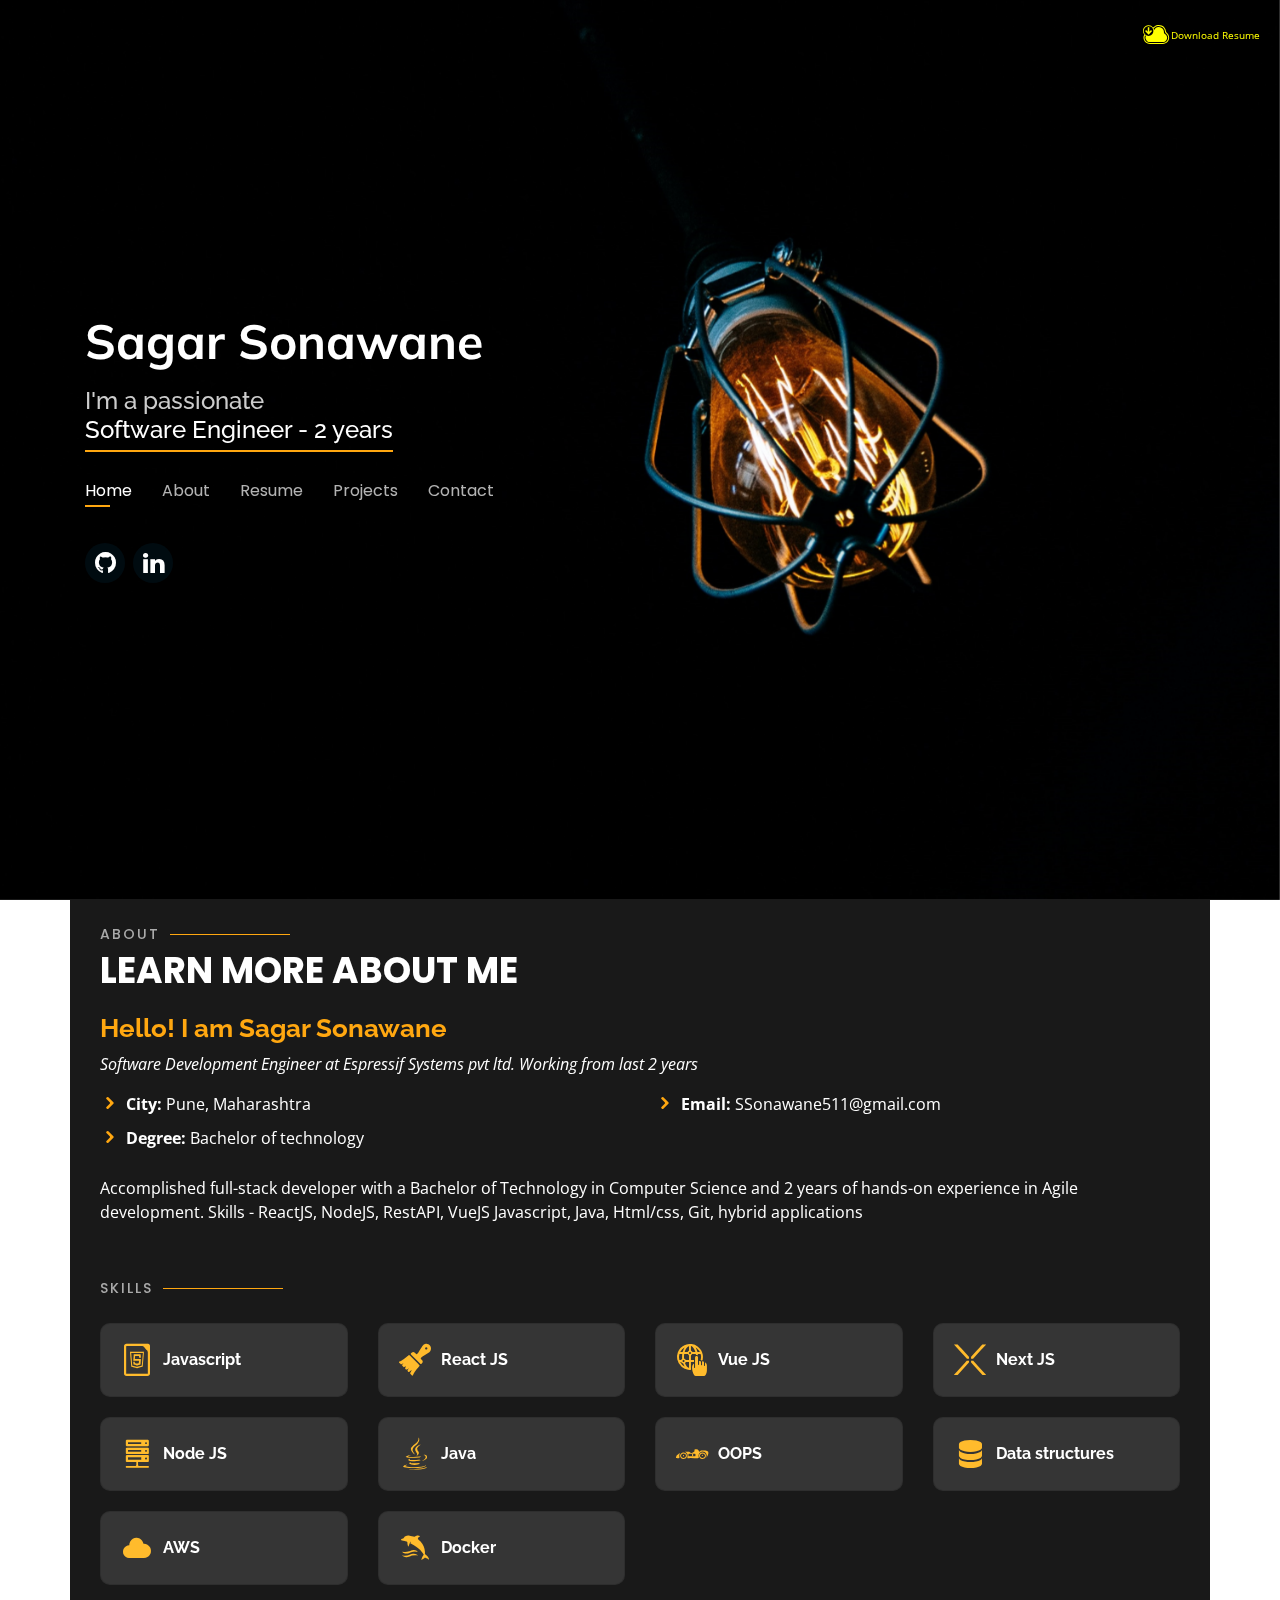
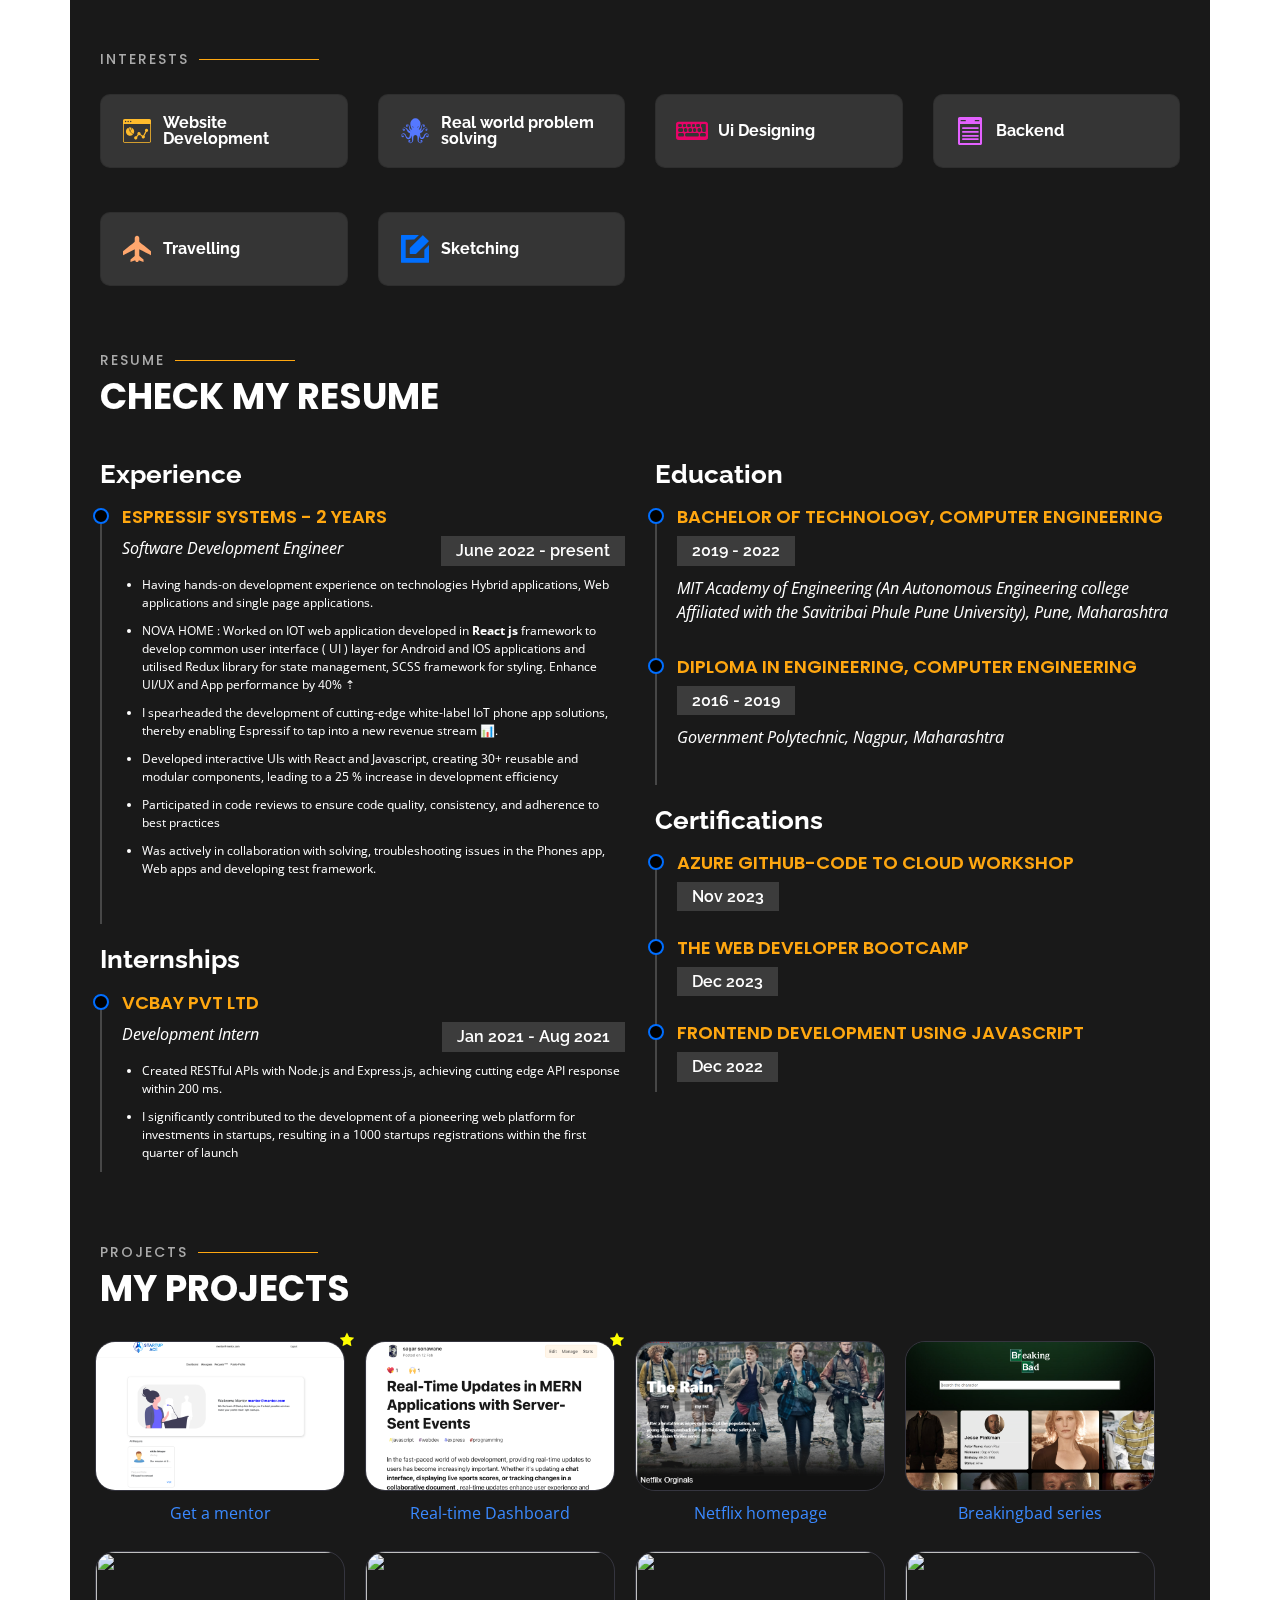
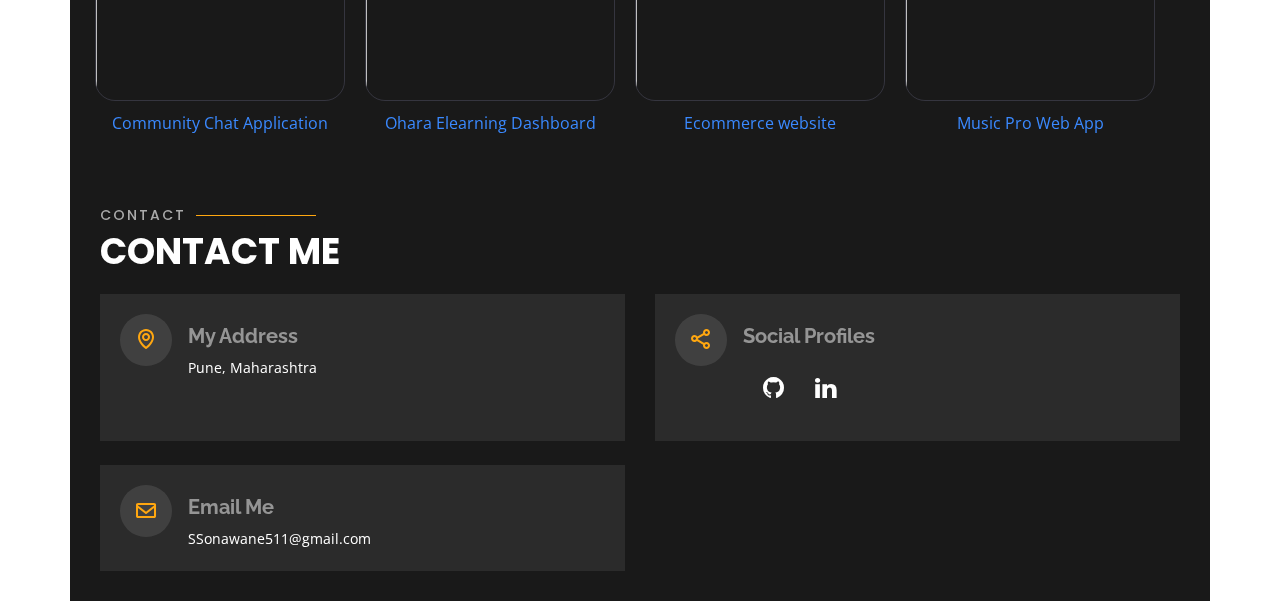
==== commit 798ab979: "update" ====
--- a/public/index.html
+++ b/public/index.html
@@ -341,7 +341,7 @@
               <h5>2016 - 2019</h5>
               <p><em>Government Polytechnic, Nagpur, Maharashtra </em></p>
             </div>
-            <h3 class="resume-title">projects</h3>
+            <h3 class="resume-title">Certifications</h3>
             <div class="resume-item">
               <h4>Azure GitHub-Code to Cloud workshop</h4>
               <h5>Nov 2023</h5>
